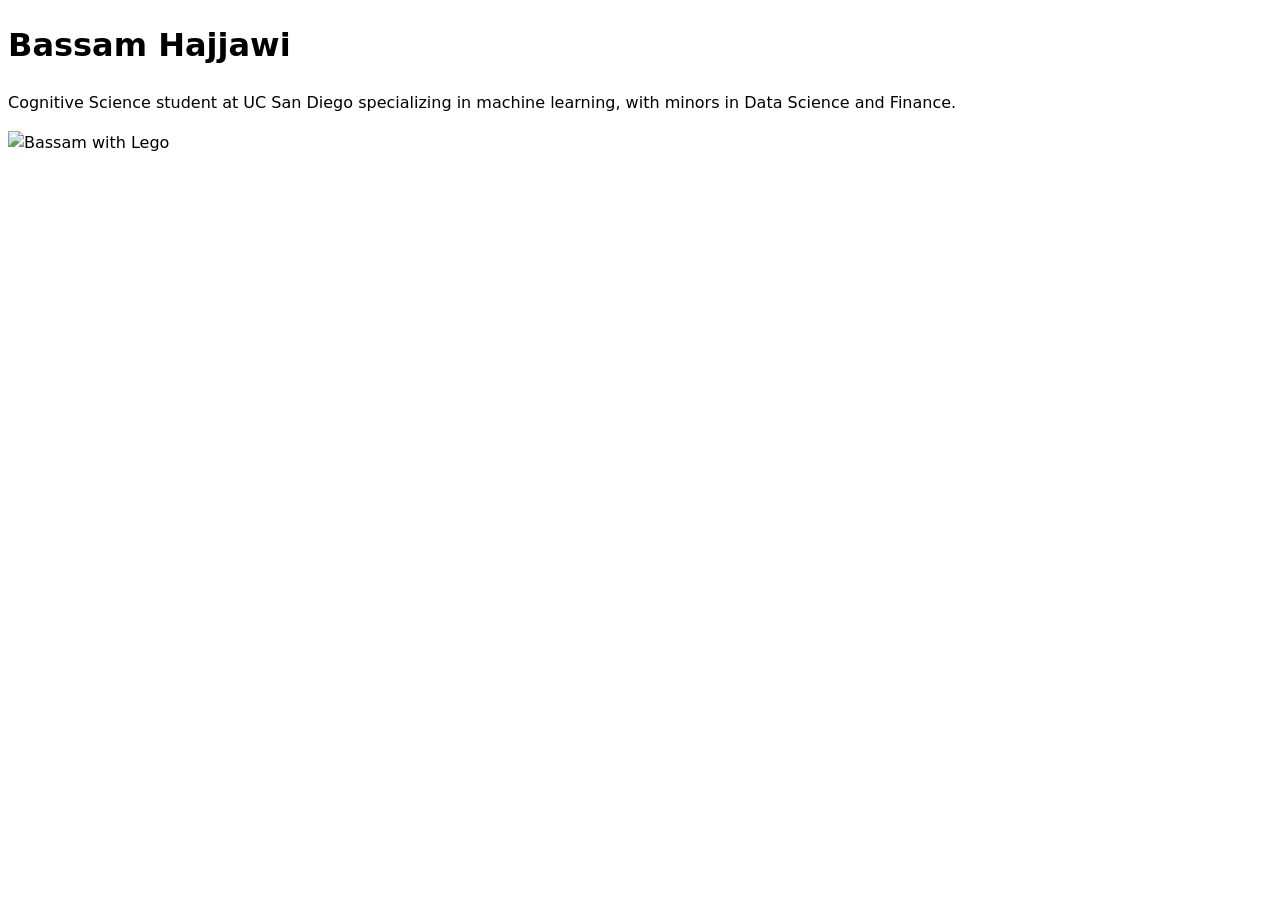
==== index.html @ ae24ebfd "added photo and style" ====
<!DOCTYPE html>
<html lang="en">

<head>
    <meta charset="UTF-8">
    <meta name="viewport" content="width=device-width, initial-scale=1.0">
    <title>Bassam Hajjawi: Personal site and portfolio</title>
    <link rel="stylesheet" href="style.css">
</head>

<body>
    <h1>Bassam Hajjawi</h1>
    <p>Cognitive Science student at UC San Diego specializing in machine learning, with minors in Data Science and
        Finance.</p>
    <img src="images/me.jpeg" alt="Bassam with Lego">
</body>

</html>
---- style.css ----
body {
  /* Set line height to 1.5 times the font size
	   and use the OS’s UI font as the website font
	 */
  font: 100%/1.5 system-ui;
}
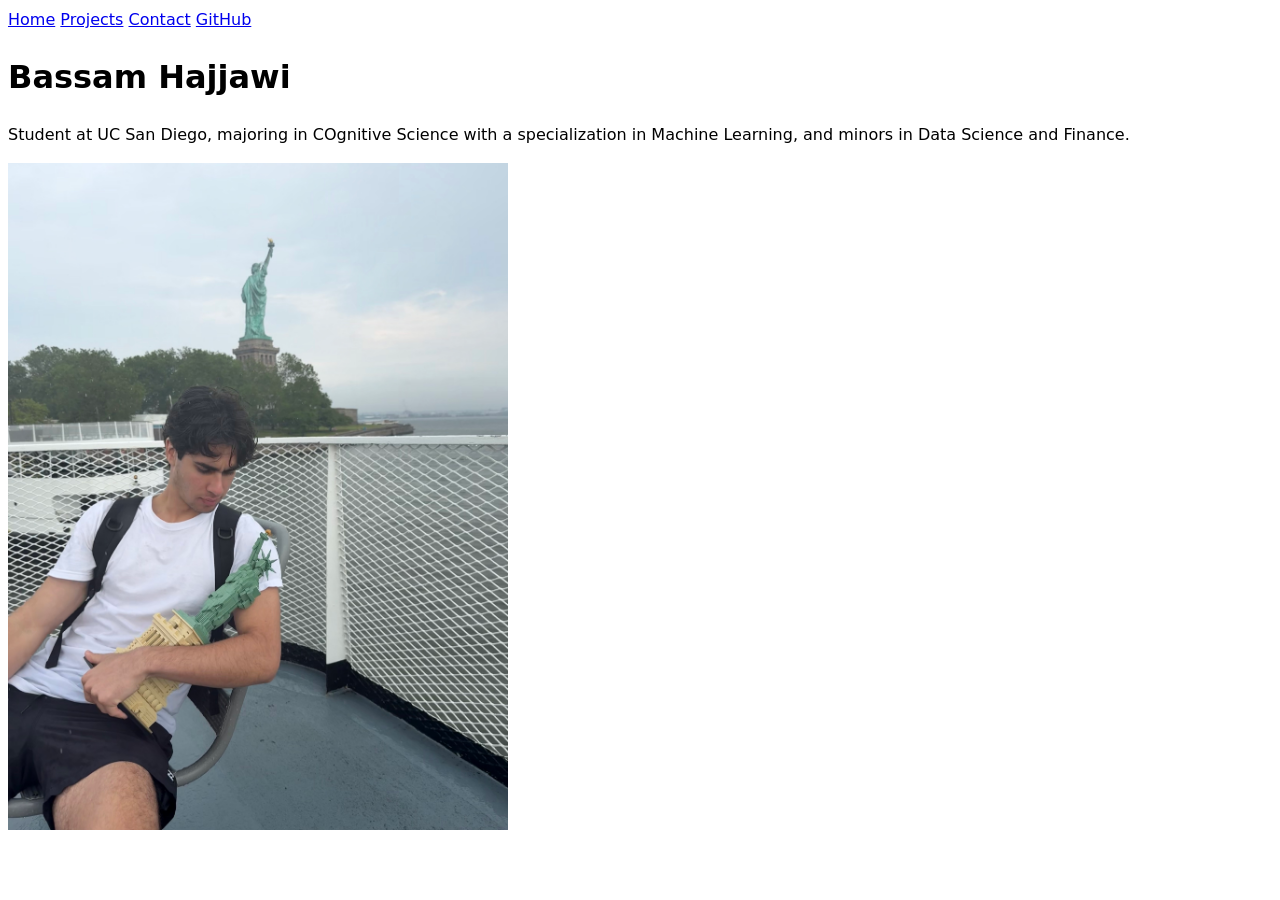
==== commit b24cebcb: "Update index.html" ====
--- a/index.html
+++ b/index.html
@@ -9,10 +9,15 @@
 </head>
 
 <body>
+    <nav>
+        <a href="./">Home</a>
+        <a href="projects/">Projects</a>
+        <a href="contact/">Contact</a>
+        <a href="https://github.com/bassamhajjawi" target="_blank">GitHub</a>
+    </nav>
     <h1>Bassam Hajjawi</h1>
-    <p>Cognitive Science student at UC San Diego specializing in machine learning, with minors in Data Science and
-        Finance.</p>
-    <img src="images/me.jpeg" alt="Bassam with Lego">
+    <p>Student at UC San Diego, majoring in COgnitive Science with a specialization in Machine Learning, and minors in Data Science and Finance.</p>
+    <img src="images/FullSizeRender.jpeg" alt="Bassam with Lego">
 </body>
 
 </html>
--- a/style.css
+++ b/style.css
@@ -1,6 +1,9 @@
 body {
   /* Set line height to 1.5 times the font size
-	   and use the OS’s UI font as the website font
-	 */
+     and use the OS's UI font as the website font */
   font: 100%/1.5 system-ui;
+}
+
+img {
+  max-width: 500px;
 }
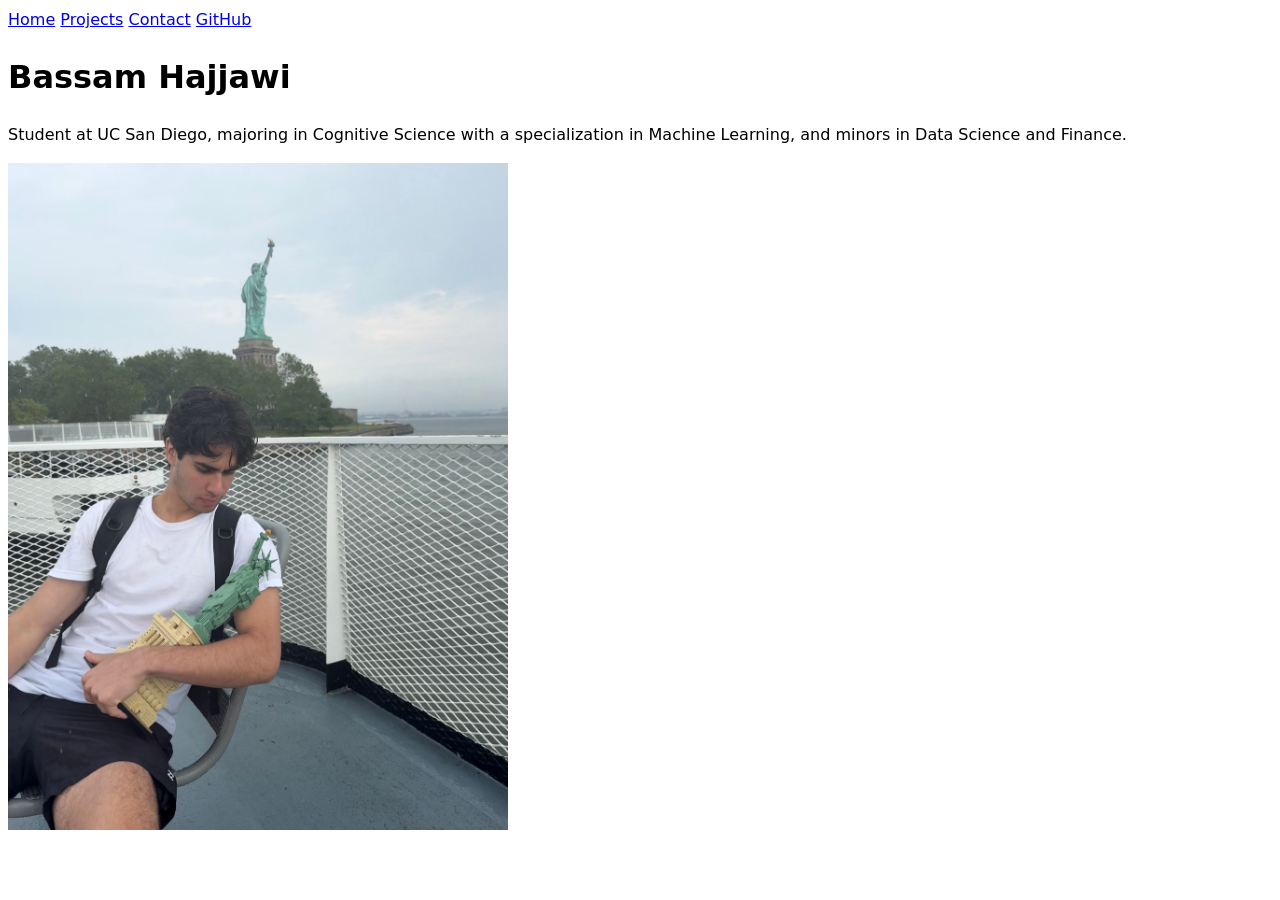
==== commit 83c41ea5: "grammar" ====
--- a/index.html
+++ b/index.html
@@ -16,7 +16,7 @@
         <a href="https://github.com/bassamhajjawi" target="_blank">GitHub</a>
     </nav>
     <h1>Bassam Hajjawi</h1>
-    <p>Student at UC San Diego, majoring in COgnitive Science with a specialization in Machine Learning, and minors in Data Science and Finance.</p>
+    <p>Student at UC San Diego, majoring in Cognitive Science with a specialization in Machine Learning, and minors in Data Science and Finance.</p>
     <img src="images/FullSizeRender.jpeg" alt="Bassam with Lego">
 </body>
 
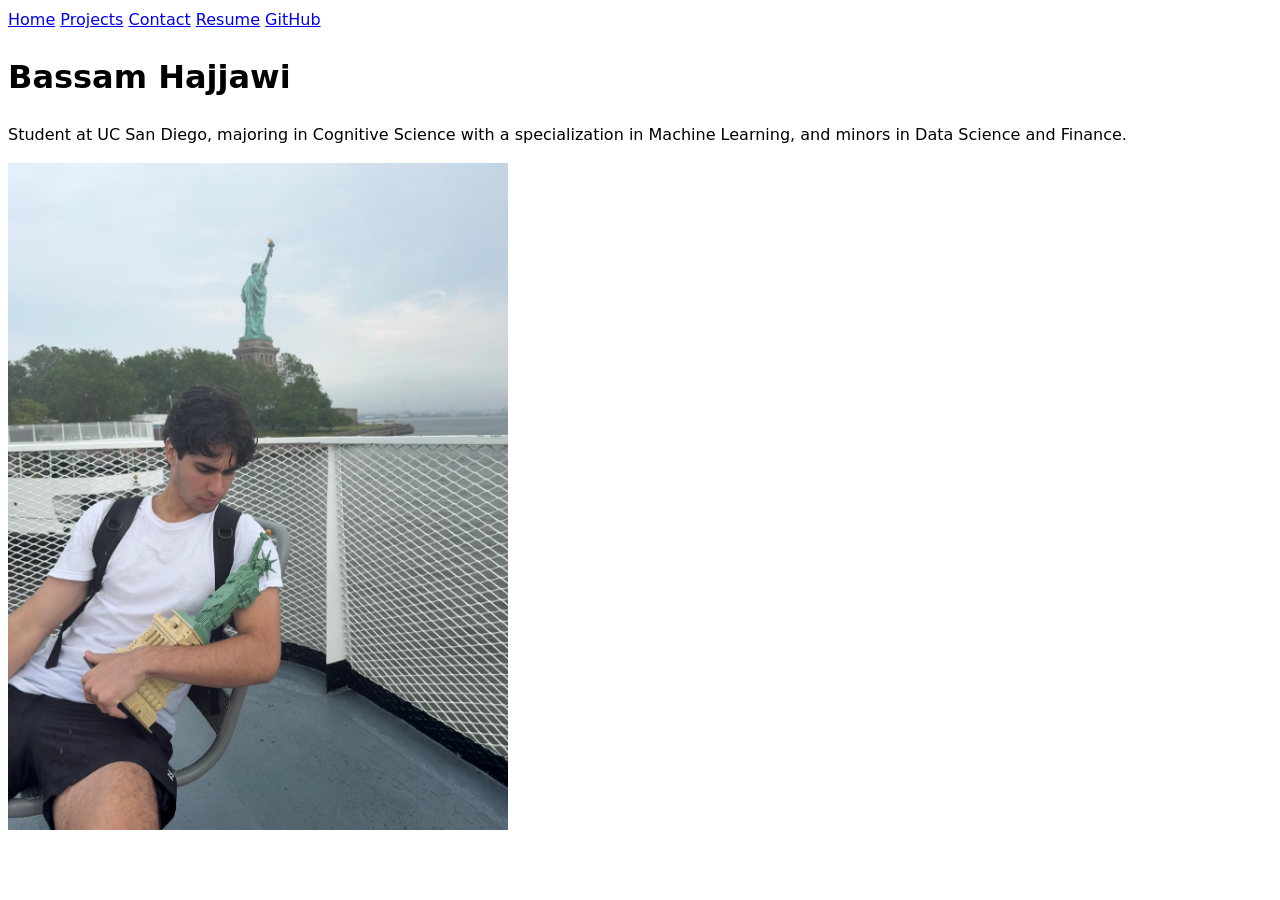
==== commit fa6aa7bf: "update resume link" ====
--- a/index.html
+++ b/index.html
@@ -13,6 +13,7 @@
         <a href="./">Home</a>
         <a href="projects/">Projects</a>
         <a href="contact/">Contact</a>
+        <a href="resume/">Resume</a>
         <a href="https://github.com/bassamhajjawi" target="_blank">GitHub</a>
     </nav>
     <h1>Bassam Hajjawi</h1>
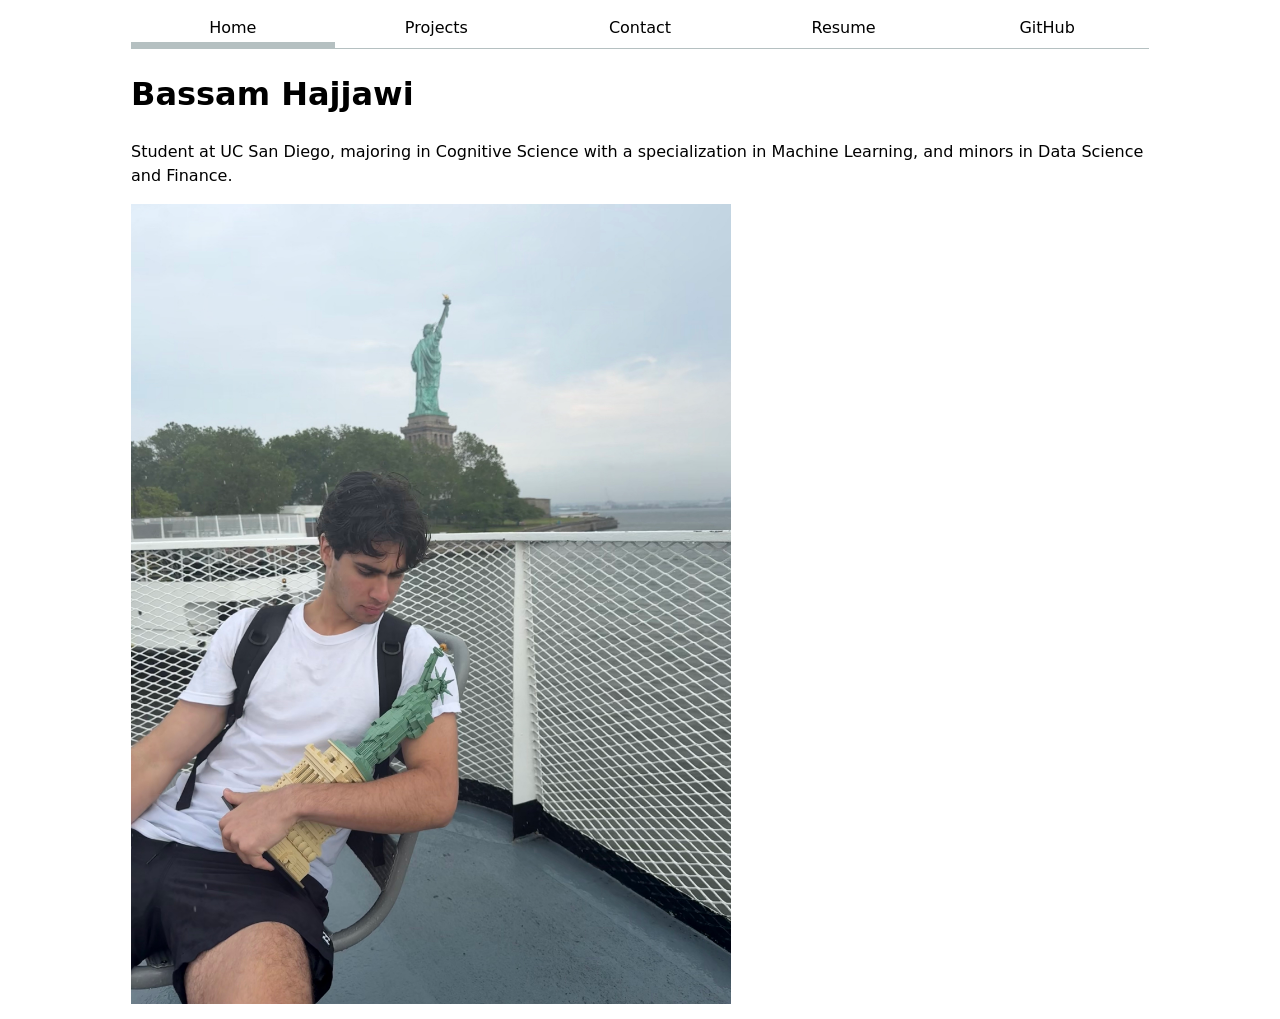
==== commit 8cc4292f: "style update" ====
--- a/index.html
+++ b/index.html
@@ -10,7 +10,7 @@
 
 <body>
     <nav>
-        <a href="./">Home</a>
+        <a href="./" class="current">Home</a>
         <a href="projects/">Projects</a>
         <a href="contact/">Contact</a>
         <a href="resume/">Resume</a>
--- a/style.css
+++ b/style.css
@@ -1,9 +1,39 @@
 body {
-  /* Set line height to 1.5 times the font size
-     and use the OS's UI font as the website font */
   font: 100%/1.5 system-ui;
+  max-width: 100ch;
+  margin-inline: max(1em, (100% - 100ch) / 2);
 }
 
 img {
-  max-width: 500px;
+  max-width: min(600px, 100%);
+}
+
+html {
+  --color-accent: oklch(65% 50% 0);
+  accent-color: var(--color-accent);
+}
+
+nav {
+  display: flex;
+  margin-bottom: 1em;
+  border-bottom: 1px solid oklch(80% 3% 200);
+}
+
+nav a {
+  flex: 1;
+  text-decoration: none;
+  color: inherit;
+  text-align: center;
+  padding: 0.5em;
+}
+
+nav a.current {
+  border-bottom: 0.4em solid oklch(80% 3% 200);
+  padding-bottom: 0.1em;
+}
+
+nav a:hover {
+  border-bottom: 0.4em solid var(--color-accent);
+  padding-bottom: 0.1em;
+  background-color: oklch(from var(--color-accent) 95% 5% h);
 }
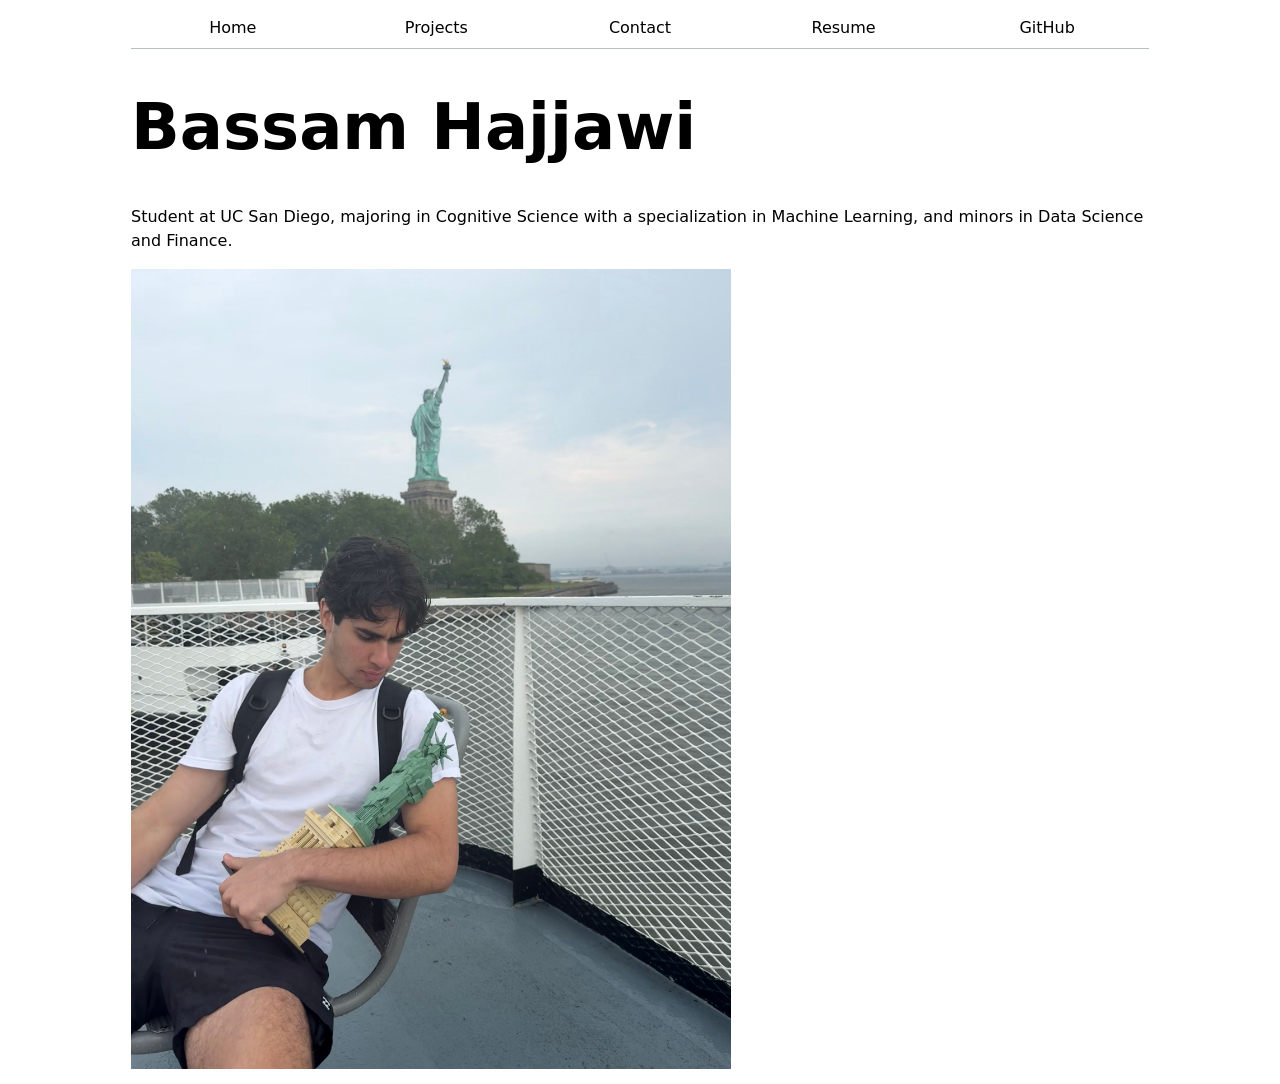
==== commit 5c381568: "live server, global.js added" ====
--- a/index.html
+++ b/index.html
@@ -6,16 +6,10 @@
     <meta name="viewport" content="width=device-width, initial-scale=1.0">
     <title>Bassam Hajjawi: Personal site and portfolio</title>
     <link rel="stylesheet" href="style.css">
+    <script type="module" src="global.js"></script>
 </head>
 
 <body>
-    <nav>
-        <a href="./" class="current">Home</a>
-        <a href="projects/">Projects</a>
-        <a href="contact/">Contact</a>
-        <a href="resume/">Resume</a>
-        <a href="https://github.com/bassamhajjawi" target="_blank">GitHub</a>
-    </nav>
     <h1>Bassam Hajjawi</h1>
     <p>Student at UC San Diego, majoring in Cognitive Science with a specialization in Machine Learning, and minors in Data Science and Finance.</p>
     <img src="images/FullSizeRender.jpeg" alt="Bassam with Lego">
--- a/style.css
+++ b/style.css
@@ -36,4 +36,71 @@
   border-bottom: 0.4em solid var(--color-accent);
   padding-bottom: 0.1em;
   background-color: oklch(from var(--color-accent) 95% 5% h);
+}
+
+input,
+textarea,
+button {
+  font: inherit;
+}
+
+form {
+  display: grid;
+  grid-template-columns: auto 1fr;
+  gap: 1em;
+}
+
+form label {
+  display: grid;
+  grid-template-columns: subgrid;
+  grid-column: 1 / -1;
+}
+
+form button {
+  grid-column: 1 / -1;
+}
+
+.projects {
+  display: grid;
+  grid-template-columns: repeat(auto-fill, minmax(15em, 1fr));
+  gap: 1em;
+}
+
+.projects article {
+  display: grid;
+  grid-template-rows: subgrid;
+  grid-row: span 3;
+}
+
+.projects h2 {
+  margin: 0;
+}
+
+h1 {
+  font-size: 400%;
+}
+
+h1, h2, h3, h4, h5, h6 {
+  line-height: 1.1;
+  text-wrap: balance;
+}
+
+article header {
+  display: flex;
+  justify-content: space-between;
+  align-items: baseline;
+  flex-wrap: wrap;
+  gap: 0.5em;
+}
+article h3, article header p {
+  margin: 0;
+}
+
+article header p {
+  color: #999;
+}
+
+.desc {
+  margin: 0.2em 0 0;
+  font-style: italic;
 }
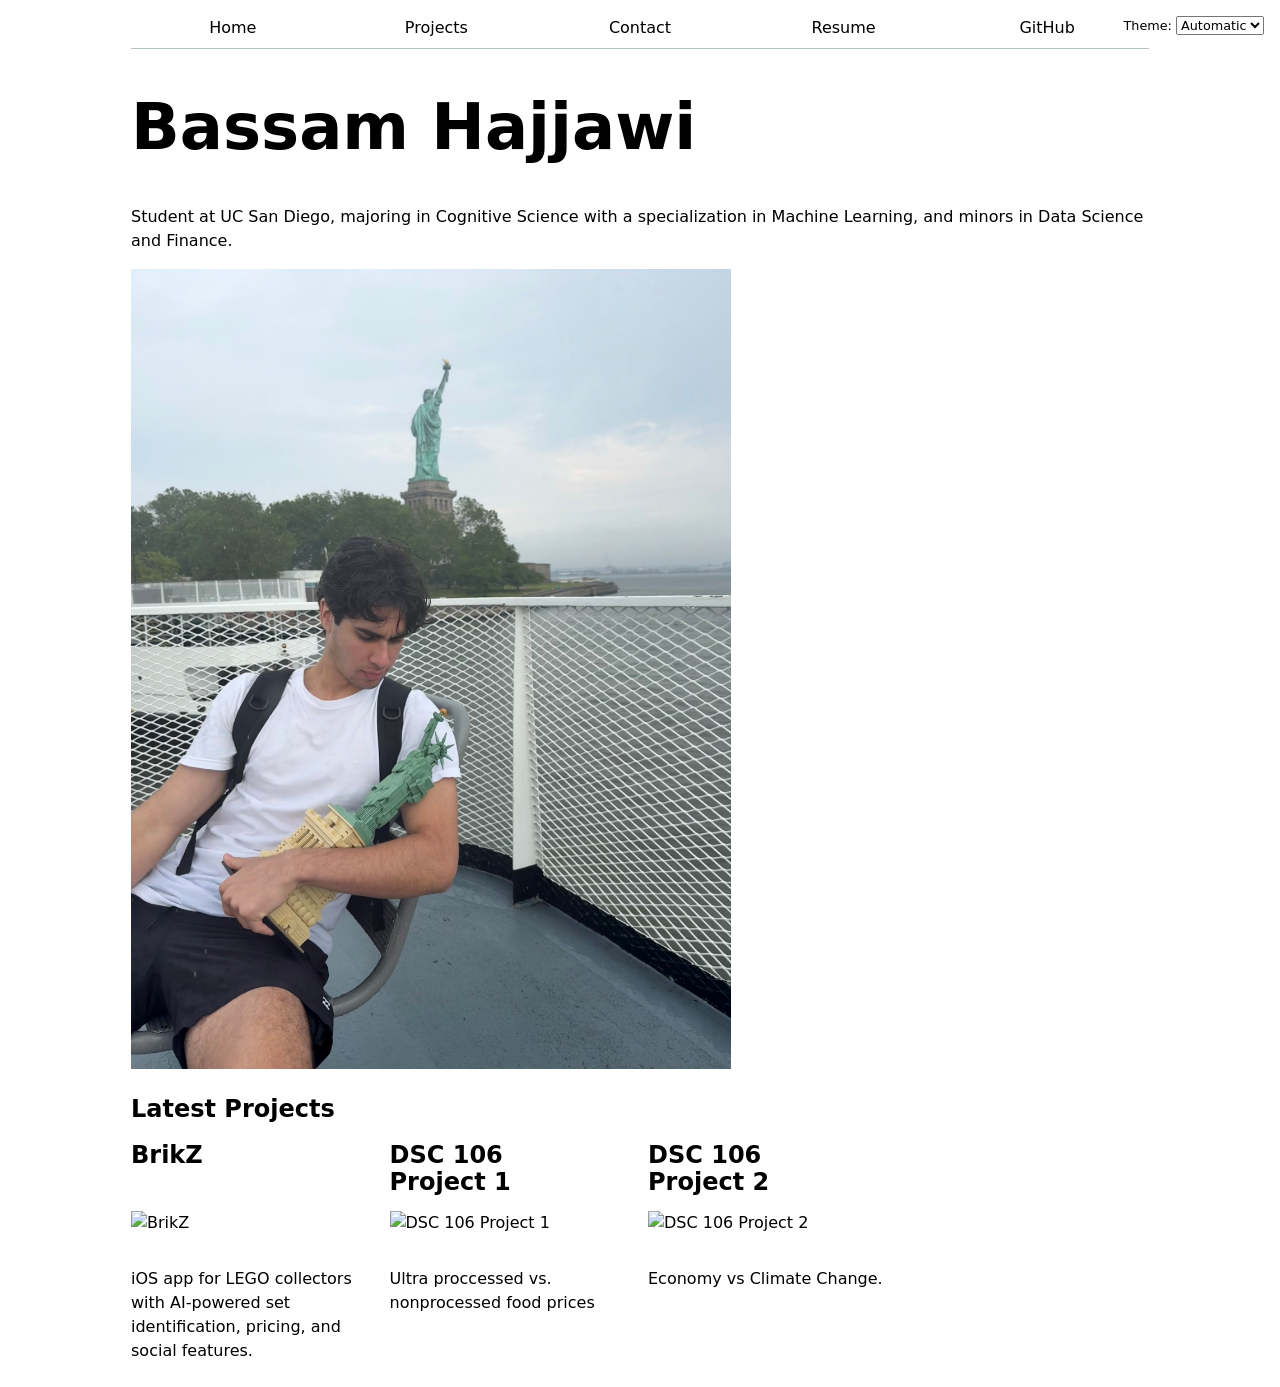
==== commit c5edaa34: "updated home page" ====
--- a/index.html
+++ b/index.html
@@ -7,12 +7,16 @@
     <title>Bassam Hajjawi: Personal site and portfolio</title>
     <link rel="stylesheet" href="style.css">
     <script type="module" src="global.js"></script>
+    <script type="module" src="index.js"></script>
 </head>
 
 <body>
     <h1>Bassam Hajjawi</h1>
     <p>Student at UC San Diego, majoring in Cognitive Science with a specialization in Machine Learning, and minors in Data Science and Finance.</p>
     <img src="images/FullSizeRender.jpeg" alt="Bassam with Lego">
+    <div id="profile-stats"></div>
+    <h2>Latest Projects</h2>
+    <div class="projects"></div>
 </body>
 
 </html>
--- a/style.css
+++ b/style.css
@@ -9,14 +9,16 @@
 }
 
 html {
+  color-scheme: light dark;
   --color-accent: oklch(65% 50% 0);
   accent-color: var(--color-accent);
 }
 
 nav {
+  --border-color: oklch(50% 10% 200 / 40%);
   display: flex;
   margin-bottom: 1em;
-  border-bottom: 1px solid oklch(80% 3% 200);
+  border-bottom: 1px solid var(--border-color);
 }
 
 nav a {
@@ -28,19 +30,20 @@
 }
 
 nav a.current {
-  border-bottom: 0.4em solid oklch(80% 3% 200);
+  border-bottom: 0.4em solid var(--border-color);
   padding-bottom: 0.1em;
 }
 
 nav a:hover {
   border-bottom: 0.4em solid var(--color-accent);
   padding-bottom: 0.1em;
-  background-color: oklch(from var(--color-accent) 95% 5% h);
+  background-color: color-mix(in oklch, var(--color-accent), canvas 85%);
 }
 
 input,
 textarea,
-button {
+button,
+select {
   font: inherit;
 }
 
@@ -92,6 +95,7 @@
   flex-wrap: wrap;
   gap: 0.5em;
 }
+
 article h3, article header p {
   margin: 0;
 }
@@ -103,4 +107,30 @@
 .desc {
   margin: 0.2em 0 0;
   font-style: italic;
+}
+
+.color-scheme {
+  position: absolute;
+  top: 1rem;
+  right: 1rem;
+  font-size: 80%;
+}
+
+#profile-stats dl {
+  display: grid;
+  grid-template-columns: repeat(4, 1fr);
+  text-align: center;
+}
+
+#profile-stats dt {
+  grid-row: 1;
+  color: gray;
+  font-size: 80%;
+}
+
+#profile-stats dd {
+  grid-row: 2;
+  margin: 0;
+  font-size: 200%;
+  font-weight: bold;
 }
